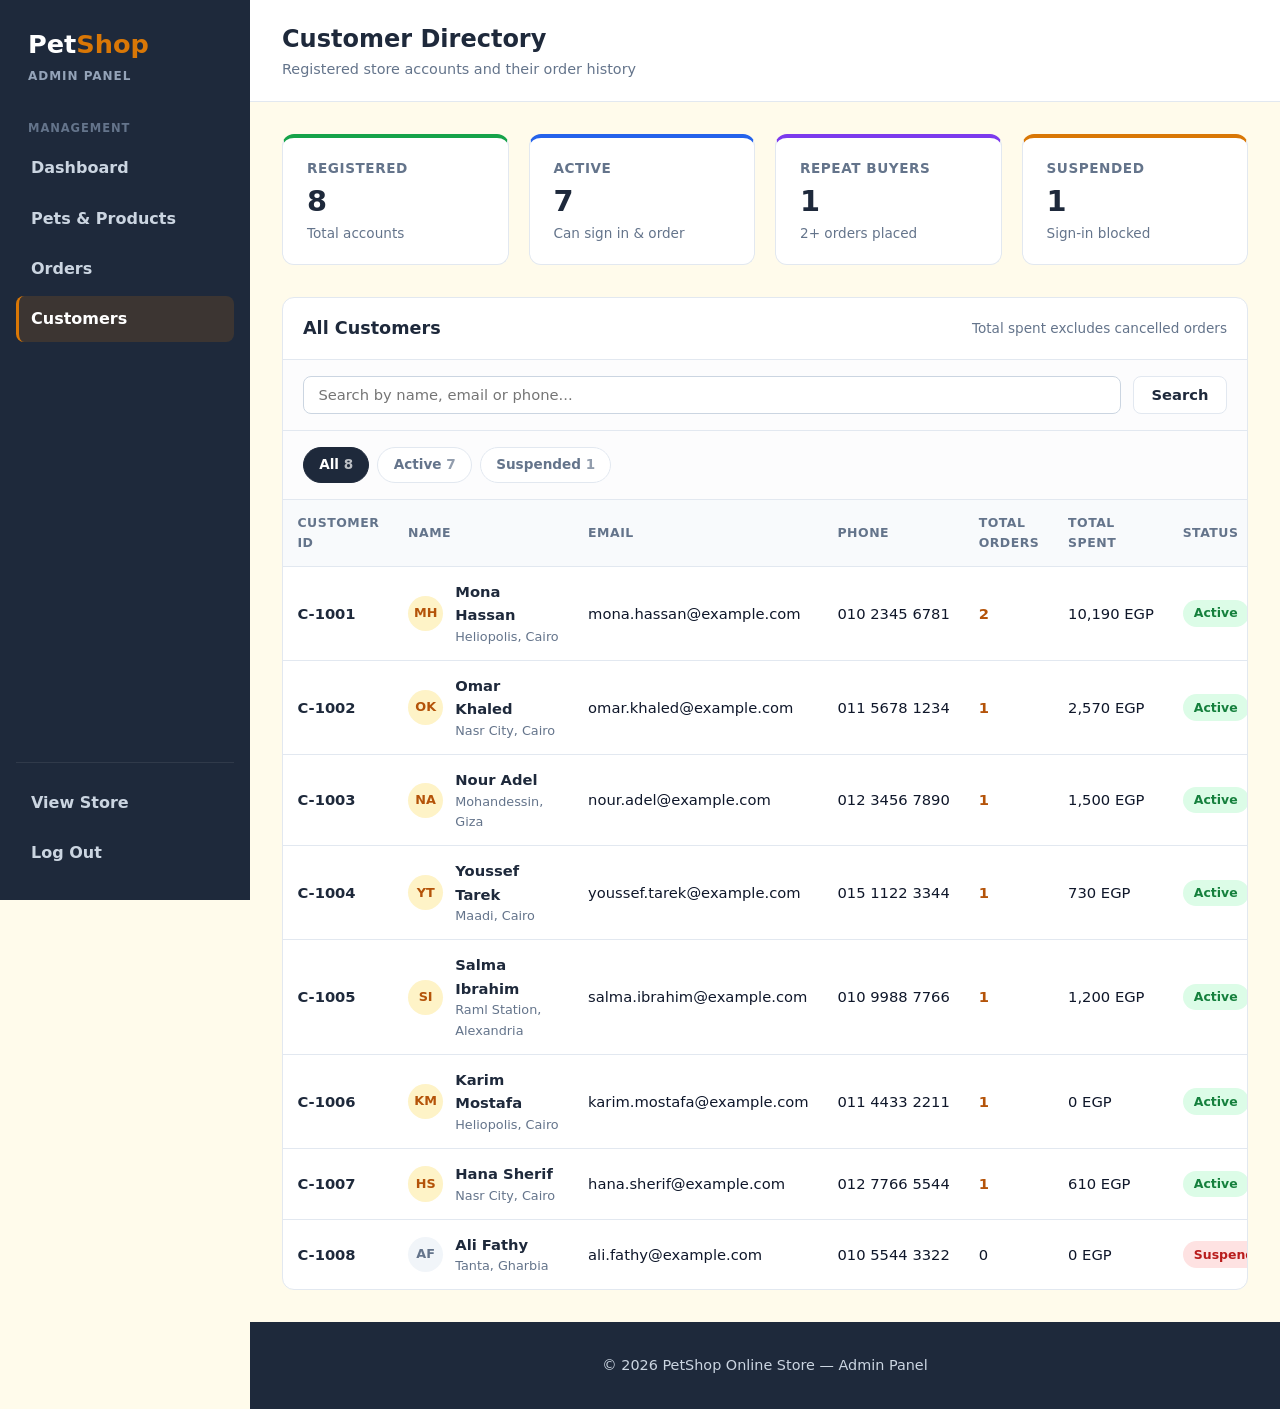
==== pages/admin-customers.html @ 4a761255 "Add admin section: login, dashboard, inventory, orders, customers Point the Admin nav links to the a" ====
<!DOCTYPE html>
<html lang="en">
<head>
  <meta charset="UTF-8">
  <meta name="viewport" content="width=device-width, initial-scale=1.0">
  <title>Manage Customers — PetShop Admin</title>
  <link rel="stylesheet" href="../css/style.css">
  <link rel="stylesheet" href="../css/admin.css">
</head>
<body>

  <div class="admin-layout">

    <!-- Admin Sidebar Navigation -->
    <aside class="admin-sidebar">
      <a href="admin-dashboard.html" class="logo">Pet<span>Shop</span></a>
      <span class="sidebar-tag">Admin Panel</span>

      <nav>
        <p class="sidebar-heading">Management</p>
        <ul class="sidebar-links">
          <li><a href="admin-dashboard.html">Dashboard</a></li>
          <li><a href="admin-inventory.html">Pets &amp; Products</a></li>
          <li><a href="admin-orders.html">Orders</a></li>
          <li><a href="admin-customers.html" class="active">Customers</a></li>
        </ul>
      </nav>

      <div class="sidebar-bottom">
        <ul class="sidebar-links">
          <li><a href="../index.html">View Store</a></li>
          <li><a href="admin-login.html">Log Out</a></li>
        </ul>
      </div>
    </aside>

    <!-- Main Content -->
    <main class="admin-main">
      <header class="admin-header">
        <div>
          <h1>Customer Directory</h1>
          <p>Registered store accounts and their order history</p>
        </div>
      </header>

      <div class="admin-content">

        <!-- Summary -->
        <section class="stats-grid compact" aria-label="Customer summary">
          <article class="stat-card customers">
            <span class="stat-label">Registered</span>
            <span class="stat-value">8</span>
            <span class="stat-note">Total accounts</span>
          </article>
          <article class="stat-card products">
            <span class="stat-label">Active</span>
            <span class="stat-value">7</span>
            <span class="stat-note">Can sign in &amp; order</span>
          </article>
          <article class="stat-card orders">
            <span class="stat-label">Repeat Buyers</span>
            <span class="stat-value">1</span>
            <span class="stat-note">2+ orders placed</span>
          </article>
          <article class="stat-card pets">
            <span class="stat-label">Suspended</span>
            <span class="stat-value">1</span>
            <span class="stat-note">Sign-in blocked</span>
          </article>
        </section>

        <!-- Customer Directory Table -->
        <section class="panel customers-panel">
          <div class="panel-header">
            <h2>All Customers</h2>
            <span class="panel-hint">Total spent excludes cancelled orders</span>
          </div>

          <form class="table-toolbar" action="#" method="get">
            <input type="search" name="q" placeholder="Search by name, email or phone..." aria-label="Search customers">
            <button type="submit" class="btn-secondary">Search</button>
          </form>

          <!-- Account filter: radio buttons + CSS :has(), no JavaScript -->
          <div class="filter-chips" role="radiogroup" aria-label="Filter customers by account status">
            <input type="radio" name="show" id="show-all" checked>
            <label for="show-all">All<span class="chip-count">8</span></label>

            <input type="radio" name="show" id="show-active">
            <label for="show-active">Active<span class="chip-count">7</span></label>

            <input type="radio" name="show" id="show-suspended">
            <label for="show-suspended">Suspended<span class="chip-count">1</span></label>
          </div>

          <div class="table-scroll">
            <table class="admin-table">
              <thead>
                <tr>
                  <th>Customer ID</th>
                  <th>Name</th>
                  <th>Email</th>
                  <th>Phone</th>
                  <th>Total Orders</th>
                  <th>Total Spent</th>
                  <th>Status</th>
                  <th>Actions</th>
                </tr>
              </thead>
              <tbody>
                <tr class="row-active">
                  <td class="cell-strong">C-1001</td>
                  <td>
                    <div class="customer-cell">
                      <span class="avatar-sm">MH</span>
                      <span><span class="cell-strong">Mona Hassan</span><span class="cell-sub">Heliopolis, Cairo</span></span>
                    </div>
                  </td>
                  <td>mona.hassan@example.com</td>
                  <td>010 2345 6781</td>
                  <td><a href="admin-orders.html" class="cell-link cell-strong">2</a></td>
                  <td>10,190 EGP</td>
                  <td><span class="status-badge status-active">Active</span></td>
                  <td>
                    <div class="row-actions">
                      <button type="button" class="btn-sm btn-delete">Suspend</button>
                    </div>
                  </td>
                </tr>

                <tr class="row-active">
                  <td class="cell-strong">C-1002</td>
                  <td>
                    <div class="customer-cell">
                      <span class="avatar-sm">OK</span>
                      <span><span class="cell-strong">Omar Khaled</span><span class="cell-sub">Nasr City, Cairo</span></span>
                    </div>
                  </td>
                  <td>omar.khaled@example.com</td>
                  <td>011 5678 1234</td>
                  <td><a href="admin-orders.html" class="cell-link cell-strong">1</a></td>
                  <td>2,570 EGP</td>
                  <td><span class="status-badge status-active">Active</span></td>
                  <td>
                    <div class="row-actions">
                      <button type="button" class="btn-sm btn-delete">Suspend</button>
                    </div>
                  </td>
                </tr>

                <tr class="row-active">
                  <td class="cell-strong">C-1003</td>
                  <td>
                    <div class="customer-cell">
                      <span class="avatar-sm">NA</span>
                      <span><span class="cell-strong">Nour Adel</span><span class="cell-sub">Mohandessin, Giza</span></span>
                    </div>
                  </td>
                  <td>nour.adel@example.com</td>
                  <td>012 3456 7890</td>
                  <td><a href="admin-orders.html" class="cell-link cell-strong">1</a></td>
                  <td>1,500 EGP</td>
                  <td><span class="status-badge status-active">Active</span></td>
                  <td>
                    <div class="row-actions">
                      <button type="button" class="btn-sm btn-delete">Suspend</button>
                    </div>
                  </td>
                </tr>

                <tr class="row-active">
                  <td class="cell-strong">C-1004</td>
                  <td>
                    <div class="customer-cell">
                      <span class="avatar-sm">YT</span>
                      <span><span class="cell-strong">Youssef Tarek</span><span class="cell-sub">Maadi, Cairo</span></span>
                    </div>
                  </td>
                  <td>youssef.tarek@example.com</td>
                  <td>015 1122 3344</td>
                  <td><a href="admin-orders.html" class="cell-link cell-strong">1</a></td>
                  <td>730 EGP</td>
                  <td><span class="status-badge status-active">Active</span></td>
                  <td>
                    <div class="row-actions">
                      <button type="button" class="btn-sm btn-delete">Suspend</button>
                    </div>
                  </td>
                </tr>

                <tr class="row-active">
                  <td class="cell-strong">C-1005</td>
                  <td>
                    <div class="customer-cell">
                      <span class="avatar-sm">SI</span>
                      <span><span class="cell-strong">Salma Ibrahim</span><span class="cell-sub">Raml Station, Alexandria</span></span>
                    </div>
                  </td>
                  <td>salma.ibrahim@example.com</td>
                  <td>010 9988 7766</td>
                  <td><a href="admin-orders.html" class="cell-link cell-strong">1</a></td>
                  <td>1,200 EGP</td>
                  <td><span class="status-badge status-active">Active</span></td>
                  <td>
                    <div class="row-actions">
                      <button type="button" class="btn-sm btn-delete">Suspend</button>
                    </div>
                  </td>
                </tr>

                <tr class="row-active">
                  <td class="cell-strong">C-1006</td>
                  <td>
                    <div class="customer-cell">
                      <span class="avatar-sm">KM</span>
                      <span><span class="cell-strong">Karim Mostafa</span><span class="cell-sub">Heliopolis, Cairo</span></span>
                    </div>
                  </td>
                  <td>karim.mostafa@example.com</td>
                  <td>011 4433 2211</td>
                  <td><a href="admin-orders.html" class="cell-link cell-strong">1</a></td>
                  <td>0 EGP</td>
                  <td><span class="status-badge status-active">Active</span></td>
                  <td>
                    <div class="row-actions">
                      <button type="button" class="btn-sm btn-delete">Suspend</button>
                    </div>
                  </td>
                </tr>

                <tr class="row-active">
                  <td class="cell-strong">C-1007</td>
                  <td>
                    <div class="customer-cell">
                      <span class="avatar-sm">HS</span>
                      <span><span class="cell-strong">Hana Sherif</span><span class="cell-sub">Nasr City, Cairo</span></span>
                    </div>
                  </td>
                  <td>hana.sherif@example.com</td>
                  <td>012 7766 5544</td>
                  <td><a href="admin-orders.html" class="cell-link cell-strong">1</a></td>
                  <td>610 EGP</td>
                  <td><span class="status-badge status-active">Active</span></td>
                  <td>
                    <div class="row-actions">
                      <button type="button" class="btn-sm btn-delete">Suspend</button>
                    </div>
                  </td>
                </tr>

                <tr class="row-suspended">
                  <td class="cell-strong">C-1008</td>
                  <td>
                    <div class="customer-cell">
                      <span class="avatar-sm">AF</span>
                      <span><span class="cell-strong">Ali Fathy</span><span class="cell-sub">Tanta, Gharbia</span></span>
                    </div>
                  </td>
                  <td>ali.fathy@example.com</td>
                  <td>010 5544 3322</td>
                  <td>0</td>
                  <td>0 EGP</td>
                  <td><span class="status-badge status-suspended">Suspended</span></td>
                  <td>
                    <div class="row-actions">
                      <button type="button" class="btn-sm btn-activate">Activate</button>
                    </div>
                  </td>
                </tr>
              </tbody>
            </table>
          </div>
        </section>

      </div>

      <footer>
        <p>&copy; 2026 PetShop Online Store — Admin Panel</p>
      </footer>
    </main>

  </div>

</body>
</html>
---- css/style.css ----
/* Universal Reset & Variables */
* {
  box-sizing: border-box;
  margin: 0;
  padding: 0;
}

:root {
  --primary: #d97706;       /* Warm Amber */
  --primary-dark: #b45309;
  --secondary: #1e293b;     /* Deep Slate */
  --bg: #fffbeb;            /* Soft Cream */
  --surface: #ffffff;
  --text: #0f172a;
  --muted: #64748b;
  --border: #e2e8f0;
  --success: #16a34a;
}

body {
  font-family: system-ui, -apple-system, sans-serif;
  background-color: var(--bg);
  color: var(--text);
  line-height: 1.6;
  display: flex;
  flex-direction: column;
  min-height: 100vh;
}

main {
  flex: 1;
}

/* Sticky Header & Flexbox Navbar */
.navbar {
  position: sticky;
  top: 0;
  z-index: 100;
  display: flex;
  justify-content: space-between;
  align-items: center;
  padding: 1rem 5%;
  background-color: var(--surface);
  border-bottom: 1px solid var(--border);
  box-shadow: 0 2px 8px rgba(0, 0, 0, 0.04);
}

.logo {
  font-size: 1.6rem;
  font-weight: 800;
  color: var(--secondary);
  text-decoration: none;
}

.logo span {
  color: var(--primary);
}

.nav-links {
  list-style: none;
  display: flex;
  align-items: center;
  gap: 1.5rem;
}

.nav-links a {
  text-decoration: none;
  color: var(--text);
  font-weight: 600;
  transition: color 0.2s ease;
}

.nav-links a:hover,
.nav-links a.active {
  color: var(--primary);
}

.btn-nav {
  padding: 0.5rem 1.1rem;
  background-color: var(--primary);
  color: #ffffff !important;
  border-radius: 6px;
}

.btn-nav:hover {
  background-color: var(--primary-dark);
}

/* Reusable Buttons */
.btn-primary,
.btn-secondary {
  display: inline-block;
  padding: 0.75rem 1.5rem;
  border-radius: 8px;
  text-decoration: none;
  font-weight: 600;
  border: none;
  cursor: pointer;
  transition: transform 0.2s ease, background-color 0.2s ease;
}

.btn-primary {
  background-color: var(--primary);
  color: #ffffff;
}

.btn-primary:hover {
  background-color: var(--primary-dark);
  transform: translateY(-2px);
}

.btn-secondary {
  background-color: var(--surface);
  color: var(--secondary);
  border: 1px solid var(--border);
}

.btn-secondary:hover {
  background-color: #f1f5f9;
  transform: translateY(-2px);
}

/* Hero Section */
.hero {
  background: linear-gradient(135deg, #1e293b, #334155);
  color: #ffffff;
  padding: 5rem 5%;
  text-align: center;
}

.hero-content {
  max-width: 720px;
  margin: 0 auto;
}

.hero h1 {
  font-size: 2.6rem;
  margin-bottom: 1rem;
}

.hero p {
  font-size: 1.15rem;
  margin-bottom: 2rem;
  color: #cbd5e1;
}

.hero-actions {
  display: flex;
  justify-content: center;
  gap: 1rem;
  flex-wrap: wrap;
}

/* Sections & CSS Grid Cards */
.section-container {
  max-width: 1200px;
  margin: 3.5rem auto;
  padding: 0 5%;
}

.section-header {
  display: flex;
  justify-content: space-between;
  align-items: center;
  margin-bottom: 1.75rem;
}

.section-header h2 {
  font-size: 1.8rem;
  color: var(--secondary);
}

.section-header a {
  color: var(--primary);
  text-decoration: none;
  font-weight: 600;
}

.grid-cards {
  display: grid;
  grid-template-columns: repeat(auto-fit, minmax(260px, 1fr));
  gap: 1.5rem;
}

.card {
  background: var(--surface);
  border-radius: 12px;
  border: 1px solid var(--border);
  overflow: hidden;
  display: flex;
  flex-direction: column;
  transition: transform 0.25s ease, box-shadow 0.25s ease;
}

.card:hover {
  transform: translateY(-5px);
  box-shadow: 0 12px 24px rgba(0, 0, 0, 0.08);
}

.card-img {
  width: 100%;
  height: 200px;
  object-fit: cover;
  background-color: #f1f5f9;
}

.card-body {
  padding: 1.25rem;
  display: flex;
  flex-direction: column;
  flex: 1;
}

.badge {
  display: inline-block;
  align-self: flex-start;
  padding: 0.2rem 0.6rem;
  font-size: 0.75rem;
  font-weight: 700;
  border-radius: 999px;
  background-color: #fef3c7;
  color: var(--primary-dark);
  margin-bottom: 0.5rem;
}

.card-body h3 {
  font-size: 1.2rem;
  margin-bottom: 0.4rem;
  color: var(--secondary);
}

.card-body p {
  color: var(--muted);
  font-size: 0.95rem;
  margin-bottom: 1rem;
  flex: 1;
}

.card-footer {
  display: flex;
  justify-content: space-between;
  align-items: center;
  padding-top: 0.75rem;
  border-top: 1px solid var(--border);
}

.price {
  font-size: 1.15rem;
  font-weight: 800;
  color: var(--secondary);
}

/* Footer */
footer {
  background-color: var(--secondary);
  color: #cbd5e1;
  text-align: center;
  padding: 2rem 5%;
  margin-top: auto;
}

footer p {
  font-size: 0.9rem;
}

/* Responsive Breakpoint */
@media (max-width: 768px) {
  .navbar {
    flex-direction: column;
    gap: 1rem;
  }
  .nav-links {
    flex-wrap: wrap;
    justify-content: center;
  }
  .hero h1 {
    font-size: 2rem;
  }
}
---- css/admin.css ----
/* =========================================================
   Admin Area Styles — Saif
   Relies on variables, buttons & footer from style.css
   ========================================================= */

/* ---------- Admin Login Page ---------- */
.admin-topbar {
  display: flex;
  justify-content: space-between;
  align-items: center;
  padding: 1rem 5%;
  background-color: var(--surface);
  border-bottom: 1px solid var(--border);
}

.admin-topbar .back-store {
  color: var(--muted);
  text-decoration: none;
  font-weight: 600;
  transition: color 0.2s ease;
}

.admin-topbar .back-store:hover {
  color: var(--primary);
}

.login-wrapper {
  display: flex;
  justify-content: center;
  align-items: center;
  padding: 4rem 5%;
}

.login-card {
  width: 100%;
  max-width: 420px;
  background: var(--surface);
  border: 1px solid var(--border);
  border-radius: 12px;
  padding: 2.25rem 2rem;
  box-shadow: 0 12px 24px rgba(0, 0, 0, 0.06);
}

.login-card .badge {
  margin-bottom: 0.75rem;
}

.login-card h1 {
  font-size: 1.6rem;
  color: var(--secondary);
  margin-bottom: 0.25rem;
}

.login-subtitle {
  color: var(--muted);
  font-size: 0.95rem;
  margin-bottom: 1.75rem;
}

.form-field {
  display: flex;
  flex-direction: column;
  gap: 0.4rem;
  margin-bottom: 1.25rem;
}

.form-field label {
  font-weight: 600;
  font-size: 0.9rem;
  color: var(--secondary);
}

.form-field input {
  padding: 0.75rem 1rem;
  border: 1px solid #cbd5e1;
  border-radius: 8px;
  font-size: 1rem;
  font-family: inherit;
  transition: border-color 0.2s ease, box-shadow 0.2s ease;
}

.form-field input:focus {
  outline: none;
  border-color: var(--primary);
  box-shadow: 0 0 0 3px rgba(217, 119, 6, 0.18);
}

/* Validation states — only after the user has interacted */
.form-field input:user-invalid {
  border-color: #dc2626;
}

.form-field input:user-valid {
  border-color: var(--success);
}

.field-hint {
  font-size: 0.8rem;
  color: var(--muted);
}

.login-options {
  display: flex;
  justify-content: space-between;
  align-items: center;
  margin-bottom: 1.5rem;
  font-size: 0.9rem;
}

.login-options label {
  display: flex;
  align-items: center;
  gap: 0.5rem;
  color: var(--muted);
  cursor: pointer;
}

.login-options a {
  color: var(--primary);
  text-decoration: none;
  font-weight: 600;
}

.login-card .btn-primary {
  width: 100%;
  font-size: 1rem;
  font-family: inherit;
}

.login-note {
  margin-top: 1.5rem;
  padding-top: 1rem;
  border-top: 1px solid var(--border);
  text-align: center;
  font-size: 0.85rem;
  color: var(--muted);
}

.login-note a {
  color: var(--primary);
  text-decoration: none;
  font-weight: 600;
}

@media (max-width: 480px) {
  .login-card {
    padding: 1.75rem 1.25rem;
  }
  .login-options {
    flex-direction: column;
    align-items: flex-start;
    gap: 0.5rem;
  }
}

/* =========================================================
   Admin Shell — shared by dashboard, inventory, orders, customers
   ========================================================= */
.admin-layout {
  flex: 1;
  display: grid;
  grid-template-columns: 250px 1fr;
  min-height: 100vh;
}

/* ---------- Sidebar ---------- */
.admin-sidebar {
  background-color: var(--secondary);
  color: #cbd5e1;
  padding: 1.5rem 1rem;
  display: flex;
  flex-direction: column;
  position: sticky;
  top: 0;
  height: 100vh;
}

.admin-sidebar .logo {
  color: #ffffff;
  padding: 0 0.75rem;
}

.sidebar-tag {
  display: block;
  padding: 0 0.75rem;
  margin: 0.15rem 0 2rem;
  font-size: 0.75rem;
  font-weight: 700;
  letter-spacing: 0.08em;
  text-transform: uppercase;
  color: #94a3b8;
}

.sidebar-heading {
  padding: 0 0.75rem;
  margin-bottom: 0.5rem;
  font-size: 0.72rem;
  font-weight: 700;
  letter-spacing: 0.08em;
  text-transform: uppercase;
  color: #64748b;
}

.sidebar-links {
  list-style: none;
  display: flex;
  flex-direction: column;
  gap: 0.25rem;
}

.sidebar-links a {
  display: block;
  padding: 0.65rem 0.75rem;
  border-radius: 8px;
  color: #cbd5e1;
  text-decoration: none;
  font-weight: 600;
  border-left: 3px solid transparent;
  transition: background-color 0.2s ease, color 0.2s ease;
}

.sidebar-links a:hover {
  background-color: rgba(255, 255, 255, 0.06);
  color: #ffffff;
}

.sidebar-links a.active {
  background-color: rgba(217, 119, 6, 0.16);
  border-left-color: var(--primary);
  color: #ffffff;
}

.sidebar-bottom {
  margin-top: auto;
  padding-top: 1rem;
  border-top: 1px solid rgba(255, 255, 255, 0.08);
}

/* ---------- Main Area ---------- */
.admin-main {
  display: flex;
  flex-direction: column;
  min-width: 0; /* lets wide tables scroll instead of stretching the grid */
}

.admin-header {
  display: flex;
  justify-content: space-between;
  align-items: center;
  gap: 1rem;
  padding: 1.25rem 2rem;
  background-color: var(--surface);
  border-bottom: 1px solid var(--border);
}

.admin-header h1 {
  font-size: 1.5rem;
  color: var(--secondary);
}

.admin-header p {
  color: var(--muted);
  font-size: 0.9rem;
}

.admin-user {
  display: flex;
  align-items: center;
  gap: 0.75rem;
  font-weight: 600;
  color: var(--secondary);
  white-space: nowrap;
}

.admin-avatar {
  display: grid;
  place-items: center;
  width: 2.4rem;
  height: 2.4rem;
  border-radius: 50%;
  background-color: var(--primary);
  color: #ffffff;
  font-weight: 800;
}

.admin-content {
  flex: 1;
  padding: 2rem;
  display: flex;
  flex-direction: column;
  gap: 2rem;
}

.admin-main footer {
  margin-top: 0;
}

/* ---------- Summary Stat Cards (CSS Grid) ---------- */
.stats-grid {
  display: grid;
  grid-template-columns: repeat(4, 1fr);
  gap: 1.25rem;
}

.stat-card {
  background: var(--surface);
  border: 1px solid var(--border);
  border-top: 4px solid var(--primary);
  border-radius: 12px;
  padding: 1.25rem 1.5rem;
  display: flex;
  flex-direction: column;
  gap: 0.25rem;
}

.stat-card.pets      { border-top-color: var(--primary); }
.stat-card.products  { border-top-color: #2563eb; }
.stat-card.orders    { border-top-color: #7c3aed; }
.stat-card.customers { border-top-color: var(--success); }

.stat-label {
  font-size: 0.85rem;
  font-weight: 700;
  color: var(--muted);
  text-transform: uppercase;
  letter-spacing: 0.04em;
}

.stat-value {
  font-size: 2.2rem;
  font-weight: 800;
  line-height: 1.2;
  color: var(--secondary);
}

.stat-note {
  font-size: 0.85rem;
  color: var(--muted);
}

/* ---------- Panels ---------- */
.dashboard-grid {
  display: grid;
  grid-template-columns: 2fr 1fr;
  gap: 1.5rem;
  align-items: start;
}

.panel {
  background: var(--surface);
  border: 1px solid var(--border);
  border-radius: 12px;
  overflow: hidden;
}

.panel-header {
  display: flex;
  flex-wrap: wrap;
  justify-content: space-between;
  align-items: center;
  gap: 0.25rem 1rem;
  padding: 1rem 1.25rem;
  border-bottom: 1px solid var(--border);
}

.panel-header h2 {
  font-size: 1.1rem;
  color: var(--secondary);
}

.panel-header a {
  color: var(--primary);
  text-decoration: none;
  font-weight: 600;
  font-size: 0.9rem;
}

.panel-body {
  padding: 1.25rem;
}

/* ---------- Admin Tables (reused on every admin page) ---------- */
.table-scroll {
  overflow-x: auto;
}

.admin-table {
  width: 100%;
  border-collapse: collapse;
  font-size: 0.92rem;
}

.admin-table th,
.admin-table td {
  padding: 0.8rem 1.25rem;
  text-align: left;
  border-bottom: 1px solid var(--border);
  white-space: nowrap;
}

.admin-table thead th {
  background-color: #f8fafc;
  color: var(--muted);
  font-size: 0.78rem;
  font-weight: 700;
  text-transform: uppercase;
  letter-spacing: 0.04em;
}

.admin-table tbody tr:last-child td {
  border-bottom: none;
}

.admin-table tbody tr:hover {
  background-color: #fffbeb;
}

.admin-table .cell-strong {
  font-weight: 700;
  color: var(--secondary);
}

/* ---------- Status Badges ---------- */
.status-badge {
  display: inline-block;
  padding: 0.2rem 0.7rem;
  border-radius: 999px;
  font-size: 0.78rem;
  font-weight: 700;
}

.status-pending    { background-color: #fef3c7; color: #b45309; }
.status-processing { background-color: #dbeafe; color: #1d4ed8; }
.status-shipped    { background-color: #ede9fe; color: #6d28d9; }
.status-delivered  { background-color: #dcfce7; color: #15803d; }
.status-cancelled  { background-color: #fee2e2; color: #b91c1c; }

/* ---------- Low Stock List ---------- */
.stock-list {
  list-style: none;
}

.stock-list li {
  display: flex;
  justify-content: space-between;
  align-items: center;
  gap: 0.75rem;
  padding: 0.75rem 0;
  border-bottom: 1px solid var(--border);
}

.stock-list li:first-child {
  padding-top: 0;
}

.stock-list li:last-child {
  border-bottom: none;
  padding-bottom: 0;
}

.stock-name {
  font-weight: 600;
  color: var(--secondary);
}

.stock-category {
  display: block;
  font-size: 0.8rem;
  color: var(--muted);
}

.stock-count {
  font-weight: 800;
  color: #b91c1c;
  white-space: nowrap;
}

.stock-count.warn {
  color: var(--primary-dark);
}

.side-stack {
  display: flex;
  flex-direction: column;
  gap: 1.5rem;
}

/* ---------- Quick Actions ---------- */
.quick-actions {
  display: grid;
  gap: 0.75rem;
}

.quick-actions a {
  text-align: center;
}

/* ---------- Responsive ---------- */
@media (max-width: 1100px) {
  .stats-grid {
    grid-template-columns: repeat(2, 1fr);
  }
  .dashboard-grid {
    grid-template-columns: 1fr;
  }
}

@media (max-width: 850px) {
  .admin-layout {
    grid-template-columns: 1fr;
  }
  .admin-sidebar {
    position: static;
    height: auto;
    padding: 1rem;
  }
  .sidebar-tag {
    margin-bottom: 1rem;
  }
  .sidebar-heading {
    display: none;
  }
  .sidebar-links {
    flex-direction: row;
    flex-wrap: wrap;
  }
  .sidebar-links a {
    border-left: none;
    border-bottom: 3px solid transparent;
  }
  .sidebar-links a.active {
    border-bottom-color: var(--primary);
  }
  .sidebar-bottom {
    margin-top: 0.75rem;
  }
  .admin-header,
  .admin-content {
    padding-left: 1rem;
    padding-right: 1rem;
  }
}

@media (max-width: 520px) {
  .stats-grid {
    grid-template-columns: 1fr;
  }
  .admin-header {
    flex-direction: column;
    align-items: flex-start;
  }
}

/* =========================================================
   Inventory Page — table tools, toggles, add/edit form
   ========================================================= */

/* ---------- Header action button ---------- */
.admin-header .btn-primary {
  white-space: nowrap;
  font-family: inherit;
}

/* ---------- Table toolbar (search + filter) ---------- */
.table-toolbar {
  display: flex;
  flex-wrap: wrap;
  gap: 0.75rem;
  padding: 1rem 1.25rem;
  border-bottom: 1px solid var(--border);
  background-color: #fcfcfd;
}

.table-toolbar input,
.table-toolbar select {
  padding: 0.6rem 0.9rem;
  border: 1px solid #cbd5e1;
  border-radius: 8px;
  font-size: 0.92rem;
  font-family: inherit;
  background-color: var(--surface);
}

.table-toolbar input[type="search"] {
  flex: 1;
  min-width: 200px;
}

.table-toolbar .btn-secondary {
  padding: 0.6rem 1.1rem;
  font-family: inherit;
  font-size: 0.92rem;
}

/* ---------- Item cell with thumbnail ---------- */
.item-cell {
  display: flex;
  align-items: center;
  gap: 0.75rem;
}

.table-thumb {
  width: 48px;
  height: 48px;
  object-fit: cover;
  border-radius: 8px;
  border: 1px solid var(--border);
  flex-shrink: 0;
}

.item-sku {
  display: block;
  font-size: 0.78rem;
  color: var(--muted);
  font-weight: 400;
}

.stock-low {
  color: #b91c1c;
  font-weight: 700;
}

/* ---------- Availability toggle switch (pure CSS) ---------- */
.switch {
  position: relative;
  display: inline-flex;
  align-items: center;
  gap: 0.6rem;
  cursor: pointer;
  font-size: 0.85rem;
  font-weight: 600;
  color: var(--muted);
}

.switch input {
  position: absolute;
  opacity: 0;
  width: 1px;
  height: 1px;
}

.slider {
  position: relative;
  width: 40px;
  height: 22px;
  border-radius: 999px;
  background-color: #cbd5e1;
  transition: background-color 0.2s ease;
  flex-shrink: 0;
}

.slider::after {
  content: "";
  position: absolute;
  top: 3px;
  left: 3px;
  width: 16px;
  height: 16px;
  border-radius: 50%;
  background-color: #ffffff;
  box-shadow: 0 1px 3px rgba(0, 0, 0, 0.2);
  transition: transform 0.2s ease;
}

.switch input:checked + .slider {
  background-color: var(--success);
}

.switch input:checked + .slider::after {
  transform: translateX(18px);
}

.switch input:focus-visible + .slider {
  outline: 3px solid rgba(217, 119, 6, 0.4);
  outline-offset: 2px;
}

/* Label text changes with the toggle state */
.switch .on-text  { display: none; color: var(--success); }
.switch .off-text { display: inline; }
.switch input:checked ~ .on-text  { display: inline; }
.switch input:checked ~ .off-text { display: none; }

/* ---------- Row action buttons ---------- */
.row-actions {
  display: flex;
  gap: 0.5rem;
}

.btn-sm {
  display: inline-block;
  padding: 0.4rem 0.85rem;
  border-radius: 6px;
  font-size: 0.82rem;
  font-weight: 600;
  font-family: inherit;
  text-decoration: none;
  cursor: pointer;
  border: 1px solid var(--border);
  background-color: var(--surface);
  color: var(--secondary);
  transition: background-color 0.2s ease, color 0.2s ease, border-color 0.2s ease;
}

.btn-sm:hover {
  background-color: #f1f5f9;
}

.btn-edit:hover {
  border-color: var(--primary);
  color: var(--primary-dark);
  background-color: #fffbeb;
}

.btn-delete {
  color: #b91c1c;
}

.btn-delete:hover {
  border-color: #fca5a5;
  background-color: #fee2e2;
}

/* ---------- Add / Edit Item Form ---------- */
.panel:target {
  border-color: var(--primary);
  box-shadow: 0 0 0 4px rgba(217, 119, 6, 0.15);
}

.panel-header .panel-hint {
  font-size: 0.85rem;
  color: var(--muted);
}

.form-grid {
  display: grid;
  grid-template-columns: repeat(2, 1fr);
  gap: 0 1.5rem;
}

.form-grid .span-2 {
  grid-column: 1 / -1;
}

.form-field select,
.form-field textarea {
  padding: 0.75rem 1rem;
  border: 1px solid #cbd5e1;
  border-radius: 8px;
  font-size: 1rem;
  font-family: inherit;
  background-color: var(--surface);
  transition: border-color 0.2s ease, box-shadow 0.2s ease;
}

.form-field textarea {
  resize: vertical;
  min-height: 110px;
}

.form-field select:focus,
.form-field textarea:focus {
  outline: none;
  border-color: var(--primary);
  box-shadow: 0 0 0 3px rgba(217, 119, 6, 0.18);
}

.form-field select:user-invalid,
.form-field textarea:user-invalid {
  border-color: #dc2626;
}

.form-field select:user-valid,
.form-field textarea:user-valid {
  border-color: var(--success);
}

.form-field .required {
  color: #dc2626;
}

/* File upload box */
.form-field input[type="file"] {
  padding: 0.9rem 1rem;
  border: 2px dashed #cbd5e1;
  background-color: #f8fafc;
  cursor: pointer;
}

.form-field input[type="file"]::file-selector-button {
  margin-right: 1rem;
  padding: 0.45rem 1rem;
  border: none;
  border-radius: 6px;
  background-color: var(--secondary);
  color: #ffffff;
  font-family: inherit;
  font-weight: 600;
  cursor: pointer;
}

.form-actions {
  display: flex;
  flex-wrap: wrap;
  gap: 0.75rem;
  padding-top: 1.25rem;
  border-top: 1px solid var(--border);
}

.form-actions .btn-primary,
.form-actions .btn-secondary {
  font-family: inherit;
  font-size: 0.95rem;
}

@media (max-width: 700px) {
  .form-grid {
    grid-template-columns: 1fr;
  }
}

/* =========================================================
   Orders Page — status filter chips, status dropdowns
   ========================================================= */

/* ---------- Pure-CSS status filter (radio chips + :has) ---------- */
.filter-chips {
  display: flex;
  flex-wrap: wrap;
  gap: 0.5rem;
  padding: 1rem 1.25rem;
  border-bottom: 1px solid var(--border);
  background-color: #fcfcfd;
}

.filter-chips input {
  position: absolute;
  opacity: 0;
  width: 1px;
  height: 1px;
}

.filter-chips label {
  padding: 0.4rem 0.95rem;
  border: 1px solid var(--border);
  border-radius: 999px;
  background-color: var(--surface);
  font-size: 0.85rem;
  font-weight: 600;
  color: var(--muted);
  cursor: pointer;
  transition: background-color 0.2s ease, color 0.2s ease, border-color 0.2s ease;
}

.filter-chips label:hover {
  border-color: var(--primary);
  color: var(--primary-dark);
}

.filter-chips input:checked + label {
  background-color: var(--secondary);
  border-color: var(--secondary);
  color: #ffffff;
}

.filter-chips input:focus-visible + label {
  outline: 3px solid rgba(217, 119, 6, 0.4);
  outline-offset: 2px;
}

.chip-count {
  margin-left: 0.3rem;
  opacity: 0.7;
}

/* Hide rows that don't match the checked chip */
.orders-panel:has(#show-pending:checked)    tbody tr:not(.row-pending),
.orders-panel:has(#show-processing:checked) tbody tr:not(.row-processing),
.orders-panel:has(#show-shipped:checked)    tbody tr:not(.row-shipped),
.orders-panel:has(#show-delivered:checked)  tbody tr:not(.row-delivered),
.orders-panel:has(#show-cancelled:checked)  tbody tr:not(.row-cancelled) {
  display: none;
}

/* ---------- Table cells that need to wrap ---------- */
.admin-table td.cell-wrap {
  white-space: normal;
  min-width: 210px;
  vertical-align: top;
}

.admin-table td {
  vertical-align: top;
}

.cell-sub {
  display: block;
  font-size: 0.8rem;
  color: var(--muted);
}

.items-list {
  list-style: none;
  font-size: 0.88rem;
}

.items-list li + li {
  margin-top: 0.2rem;
}

.qty {
  color: var(--muted);
  font-weight: 600;
}

.payment-tag {
  display: inline-block;
  padding: 0.15rem 0.55rem;
  border-radius: 6px;
  font-size: 0.78rem;
  font-weight: 600;
  background-color: #f1f5f9;
  color: var(--secondary);
}

/* ---------- Status dropdown (colour follows selected option) ---------- */
.status-select {
  padding: 0.4rem 0.6rem;
  border: 1px solid var(--border);
  border-radius: 999px;
  font-family: inherit;
  font-size: 0.82rem;
  font-weight: 700;
  cursor: pointer;
  background-color: #f8fafc;
  color: var(--secondary);
}

.status-select:focus-visible {
  outline: 3px solid rgba(217, 119, 6, 0.4);
  outline-offset: 2px;
}

.status-select:has(option[value="pending"]:checked)    { background-color: #fef3c7; color: #b45309; border-color: #fde68a; }
.status-select:has(option[value="processing"]:checked) { background-color: #dbeafe; color: #1d4ed8; border-color: #bfdbfe; }
.status-select:has(option[value="shipped"]:checked)    { background-color: #ede9fe; color: #6d28d9; border-color: #ddd6fe; }
.status-select:has(option[value="delivered"]:checked)  { background-color: #dcfce7; color: #15803d; border-color: #bbf7d0; }
.status-select:has(option[value="cancelled"]:checked)  { background-color: #fee2e2; color: #b91c1c; border-color: #fecaca; }

.status-select option {
  background-color: #ffffff;
  color: var(--text);
}

/* ---------- Table footer with save button ---------- */
.table-footer {
  display: flex;
  flex-wrap: wrap;
  justify-content: space-between;
  align-items: center;
  gap: 0.75rem;
  padding: 1rem 1.25rem;
  border-top: 1px solid var(--border);
  background-color: #fcfcfd;
}

.table-footer p {
  font-size: 0.85rem;
  color: var(--muted);
}

.table-footer .btn-primary,
.table-footer .btn-secondary {
  font-family: inherit;
  font-size: 0.92rem;
  padding: 0.6rem 1.25rem;
}

/* =========================================================
   Customers Page — directory table, account status
   ========================================================= */

/* Account status badges (pair with .status-badge) */
.status-active    { background-color: #dcfce7; color: #15803d; }
.status-suspended { background-color: #fee2e2; color: #b91c1c; }

/* Pure-CSS account filter (same chip pattern as the orders page) */
.customers-panel:has(#show-active:checked)    tbody tr:not(.row-active),
.customers-panel:has(#show-suspended:checked) tbody tr:not(.row-suspended) {
  display: none;
}

/* Name cell with initials avatar */
.customer-cell {
  display: flex;
  align-items: center;
  gap: 0.75rem;
}

.avatar-sm {
  display: grid;
  place-items: center;
  width: 2.2rem;
  height: 2.2rem;
  border-radius: 50%;
  background-color: #fef3c7;
  color: var(--primary-dark);
  font-size: 0.8rem;
  font-weight: 800;
  flex-shrink: 0;
}

.row-suspended .avatar-sm {
  background-color: #f1f5f9;
  color: var(--muted);
}

.admin-table a.cell-link {
  color: var(--primary-dark);
  text-decoration: none;
}

.admin-table a.cell-link:hover {
  text-decoration: underline;
}

.btn-activate {
  color: var(--success);
}

.btn-activate:hover {
  border-color: #86efac;
  background-color: #dcfce7;
}

/* Smaller stat cards for page-level summaries */
.stats-grid.compact .stat-value {
  font-size: 1.8rem;
}

/* Customers table: tighter cells so 8 columns fit a laptop screen */
.customers-panel .admin-table th,
.customers-panel .admin-table td {
  padding-left: 0.9rem;
  padding-right: 0.9rem;
  vertical-align: middle;
}

.customers-panel .admin-table td:has(.customer-cell) {
  white-space: normal;
  min-width: 180px;
}

.customers-panel .admin-table thead th {
  white-space: normal;
}
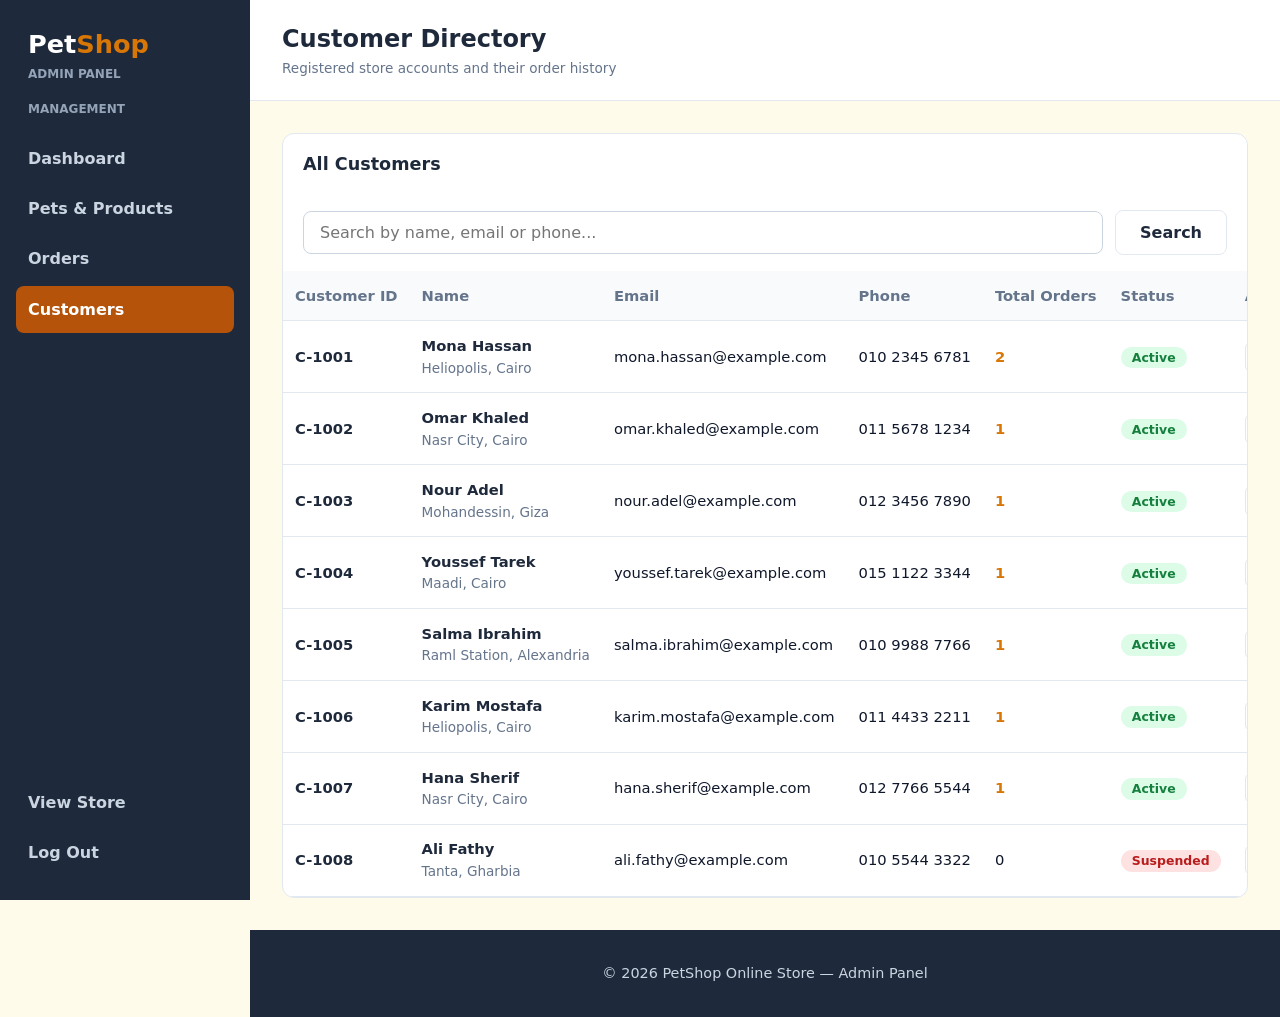
==== commit b48ac952: "Simplify admin pages and stylesheet" ====
--- a/pages/admin-customers.html
+++ b/pages/admin-customers.html
@@ -45,53 +45,16 @@
 
       <div class="admin-content">
 
-        <!-- Summary -->
-        <section class="stats-grid compact" aria-label="Customer summary">
-          <article class="stat-card customers">
-            <span class="stat-label">Registered</span>
-            <span class="stat-value">8</span>
-            <span class="stat-note">Total accounts</span>
-          </article>
-          <article class="stat-card products">
-            <span class="stat-label">Active</span>
-            <span class="stat-value">7</span>
-            <span class="stat-note">Can sign in &amp; order</span>
-          </article>
-          <article class="stat-card orders">
-            <span class="stat-label">Repeat Buyers</span>
-            <span class="stat-value">1</span>
-            <span class="stat-note">2+ orders placed</span>
-          </article>
-          <article class="stat-card pets">
-            <span class="stat-label">Suspended</span>
-            <span class="stat-value">1</span>
-            <span class="stat-note">Sign-in blocked</span>
-          </article>
-        </section>
-
         <!-- Customer Directory Table -->
-        <section class="panel customers-panel">
+        <section class="panel">
           <div class="panel-header">
             <h2>All Customers</h2>
-            <span class="panel-hint">Total spent excludes cancelled orders</span>
           </div>
 
           <form class="table-toolbar" action="#" method="get">
             <input type="search" name="q" placeholder="Search by name, email or phone..." aria-label="Search customers">
             <button type="submit" class="btn-secondary">Search</button>
           </form>
-
-          <!-- Account filter: radio buttons + CSS :has(), no JavaScript -->
-          <div class="filter-chips" role="radiogroup" aria-label="Filter customers by account status">
-            <input type="radio" name="show" id="show-all" checked>
-            <label for="show-all">All<span class="chip-count">8</span></label>
-
-            <input type="radio" name="show" id="show-active">
-            <label for="show-active">Active<span class="chip-count">7</span></label>
-
-            <input type="radio" name="show" id="show-suspended">
-            <label for="show-suspended">Suspended<span class="chip-count">1</span></label>
-          </div>
 
           <div class="table-scroll">
             <table class="admin-table">
@@ -102,164 +65,131 @@
                   <th>Email</th>
                   <th>Phone</th>
                   <th>Total Orders</th>
-                  <th>Total Spent</th>
                   <th>Status</th>
                   <th>Actions</th>
                 </tr>
               </thead>
               <tbody>
-                <tr class="row-active">
+                <tr>
                   <td class="cell-strong">C-1001</td>
                   <td>
-                    <div class="customer-cell">
-                      <span class="avatar-sm">MH</span>
-                      <span><span class="cell-strong">Mona Hassan</span><span class="cell-sub">Heliopolis, Cairo</span></span>
-                    </div>
+                    <span class="cell-strong">Mona Hassan</span><span class="cell-sub">Heliopolis, Cairo</span>
                   </td>
                   <td>mona.hassan@example.com</td>
                   <td>010 2345 6781</td>
-                  <td><a href="admin-orders.html" class="cell-link cell-strong">2</a></td>
-                  <td>10,190 EGP</td>
-                  <td><span class="status-badge status-active">Active</span></td>
-                  <td>
-                    <div class="row-actions">
-                      <button type="button" class="btn-sm btn-delete">Suspend</button>
-                    </div>
-                  </td>
-                </tr>
-
-                <tr class="row-active">
+                  <td><a href="admin-orders.html" class="cell-link">2</a></td>
+                  <td><span class="status-badge status-active">Active</span></td>
+                  <td>
+                    <div class="row-actions">
+                      <button type="button" class="btn-sm btn-delete">Suspend</button>
+                    </div>
+                  </td>
+                </tr>
+
+                <tr>
                   <td class="cell-strong">C-1002</td>
                   <td>
-                    <div class="customer-cell">
-                      <span class="avatar-sm">OK</span>
-                      <span><span class="cell-strong">Omar Khaled</span><span class="cell-sub">Nasr City, Cairo</span></span>
-                    </div>
+                    <span class="cell-strong">Omar Khaled</span><span class="cell-sub">Nasr City, Cairo</span>
                   </td>
                   <td>omar.khaled@example.com</td>
                   <td>011 5678 1234</td>
-                  <td><a href="admin-orders.html" class="cell-link cell-strong">1</a></td>
-                  <td>2,570 EGP</td>
-                  <td><span class="status-badge status-active">Active</span></td>
-                  <td>
-                    <div class="row-actions">
-                      <button type="button" class="btn-sm btn-delete">Suspend</button>
-                    </div>
-                  </td>
-                </tr>
-
-                <tr class="row-active">
+                  <td><a href="admin-orders.html" class="cell-link">1</a></td>
+                  <td><span class="status-badge status-active">Active</span></td>
+                  <td>
+                    <div class="row-actions">
+                      <button type="button" class="btn-sm btn-delete">Suspend</button>
+                    </div>
+                  </td>
+                </tr>
+
+                <tr>
                   <td class="cell-strong">C-1003</td>
                   <td>
-                    <div class="customer-cell">
-                      <span class="avatar-sm">NA</span>
-                      <span><span class="cell-strong">Nour Adel</span><span class="cell-sub">Mohandessin, Giza</span></span>
-                    </div>
+                    <span class="cell-strong">Nour Adel</span><span class="cell-sub">Mohandessin, Giza</span>
                   </td>
                   <td>nour.adel@example.com</td>
                   <td>012 3456 7890</td>
-                  <td><a href="admin-orders.html" class="cell-link cell-strong">1</a></td>
-                  <td>1,500 EGP</td>
-                  <td><span class="status-badge status-active">Active</span></td>
-                  <td>
-                    <div class="row-actions">
-                      <button type="button" class="btn-sm btn-delete">Suspend</button>
-                    </div>
-                  </td>
-                </tr>
-
-                <tr class="row-active">
+                  <td><a href="admin-orders.html" class="cell-link">1</a></td>
+                  <td><span class="status-badge status-active">Active</span></td>
+                  <td>
+                    <div class="row-actions">
+                      <button type="button" class="btn-sm btn-delete">Suspend</button>
+                    </div>
+                  </td>
+                </tr>
+
+                <tr>
                   <td class="cell-strong">C-1004</td>
                   <td>
-                    <div class="customer-cell">
-                      <span class="avatar-sm">YT</span>
-                      <span><span class="cell-strong">Youssef Tarek</span><span class="cell-sub">Maadi, Cairo</span></span>
-                    </div>
+                    <span class="cell-strong">Youssef Tarek</span><span class="cell-sub">Maadi, Cairo</span>
                   </td>
                   <td>youssef.tarek@example.com</td>
                   <td>015 1122 3344</td>
-                  <td><a href="admin-orders.html" class="cell-link cell-strong">1</a></td>
-                  <td>730 EGP</td>
-                  <td><span class="status-badge status-active">Active</span></td>
-                  <td>
-                    <div class="row-actions">
-                      <button type="button" class="btn-sm btn-delete">Suspend</button>
-                    </div>
-                  </td>
-                </tr>
-
-                <tr class="row-active">
+                  <td><a href="admin-orders.html" class="cell-link">1</a></td>
+                  <td><span class="status-badge status-active">Active</span></td>
+                  <td>
+                    <div class="row-actions">
+                      <button type="button" class="btn-sm btn-delete">Suspend</button>
+                    </div>
+                  </td>
+                </tr>
+
+                <tr>
                   <td class="cell-strong">C-1005</td>
                   <td>
-                    <div class="customer-cell">
-                      <span class="avatar-sm">SI</span>
-                      <span><span class="cell-strong">Salma Ibrahim</span><span class="cell-sub">Raml Station, Alexandria</span></span>
-                    </div>
+                    <span class="cell-strong">Salma Ibrahim</span><span class="cell-sub">Raml Station, Alexandria</span>
                   </td>
                   <td>salma.ibrahim@example.com</td>
                   <td>010 9988 7766</td>
-                  <td><a href="admin-orders.html" class="cell-link cell-strong">1</a></td>
-                  <td>1,200 EGP</td>
-                  <td><span class="status-badge status-active">Active</span></td>
-                  <td>
-                    <div class="row-actions">
-                      <button type="button" class="btn-sm btn-delete">Suspend</button>
-                    </div>
-                  </td>
-                </tr>
-
-                <tr class="row-active">
+                  <td><a href="admin-orders.html" class="cell-link">1</a></td>
+                  <td><span class="status-badge status-active">Active</span></td>
+                  <td>
+                    <div class="row-actions">
+                      <button type="button" class="btn-sm btn-delete">Suspend</button>
+                    </div>
+                  </td>
+                </tr>
+
+                <tr>
                   <td class="cell-strong">C-1006</td>
                   <td>
-                    <div class="customer-cell">
-                      <span class="avatar-sm">KM</span>
-                      <span><span class="cell-strong">Karim Mostafa</span><span class="cell-sub">Heliopolis, Cairo</span></span>
-                    </div>
+                    <span class="cell-strong">Karim Mostafa</span><span class="cell-sub">Heliopolis, Cairo</span>
                   </td>
                   <td>karim.mostafa@example.com</td>
                   <td>011 4433 2211</td>
-                  <td><a href="admin-orders.html" class="cell-link cell-strong">1</a></td>
-                  <td>0 EGP</td>
-                  <td><span class="status-badge status-active">Active</span></td>
-                  <td>
-                    <div class="row-actions">
-                      <button type="button" class="btn-sm btn-delete">Suspend</button>
-                    </div>
-                  </td>
-                </tr>
-
-                <tr class="row-active">
+                  <td><a href="admin-orders.html" class="cell-link">1</a></td>
+                  <td><span class="status-badge status-active">Active</span></td>
+                  <td>
+                    <div class="row-actions">
+                      <button type="button" class="btn-sm btn-delete">Suspend</button>
+                    </div>
+                  </td>
+                </tr>
+
+                <tr>
                   <td class="cell-strong">C-1007</td>
                   <td>
-                    <div class="customer-cell">
-                      <span class="avatar-sm">HS</span>
-                      <span><span class="cell-strong">Hana Sherif</span><span class="cell-sub">Nasr City, Cairo</span></span>
-                    </div>
+                    <span class="cell-strong">Hana Sherif</span><span class="cell-sub">Nasr City, Cairo</span>
                   </td>
                   <td>hana.sherif@example.com</td>
                   <td>012 7766 5544</td>
-                  <td><a href="admin-orders.html" class="cell-link cell-strong">1</a></td>
-                  <td>610 EGP</td>
-                  <td><span class="status-badge status-active">Active</span></td>
-                  <td>
-                    <div class="row-actions">
-                      <button type="button" class="btn-sm btn-delete">Suspend</button>
-                    </div>
-                  </td>
-                </tr>
-
-                <tr class="row-suspended">
+                  <td><a href="admin-orders.html" class="cell-link">1</a></td>
+                  <td><span class="status-badge status-active">Active</span></td>
+                  <td>
+                    <div class="row-actions">
+                      <button type="button" class="btn-sm btn-delete">Suspend</button>
+                    </div>
+                  </td>
+                </tr>
+
+                <tr>
                   <td class="cell-strong">C-1008</td>
                   <td>
-                    <div class="customer-cell">
-                      <span class="avatar-sm">AF</span>
-                      <span><span class="cell-strong">Ali Fathy</span><span class="cell-sub">Tanta, Gharbia</span></span>
-                    </div>
+                    <span class="cell-strong">Ali Fathy</span><span class="cell-sub">Tanta, Gharbia</span>
                   </td>
                   <td>ali.fathy@example.com</td>
                   <td>010 5544 3322</td>
                   <td>0</td>
-                  <td>0 EGP</td>
                   <td><span class="status-badge status-suspended">Suspended</span></td>
                   <td>
                     <div class="row-actions">
--- a/css/admin.css
+++ b/css/admin.css
@@ -1,9 +1,9 @@
-/* =========================================================
-   Admin Area Styles — Saif
-   Relies on variables, buttons & footer from style.css
-   ========================================================= */
-
-/* ---------- Admin Login Page ---------- */
+button {
+  font-family: inherit;
+  font-size: 1rem;
+}
+
+/* Login page */
 .admin-topbar {
   display: flex;
   justify-content: space-between;
@@ -13,15 +13,14 @@
   border-bottom: 1px solid var(--border);
 }
 
-.admin-topbar .back-store {
-  color: var(--muted);
+.back-store,
+.login-options a,
+.login-note a,
+.panel-header a,
+.cell-link {
+  color: var(--primary);
   text-decoration: none;
   font-weight: 600;
-  transition: color 0.2s ease;
-}
-
-.admin-topbar .back-store:hover {
-  color: var(--primary);
 }
 
 .login-wrapper {
@@ -34,145 +33,57 @@
 .login-card {
   width: 100%;
   max-width: 420px;
+  padding: 2rem;
   background: var(--surface);
   border: 1px solid var(--border);
   border-radius: 12px;
-  padding: 2.25rem 2rem;
-  box-shadow: 0 12px 24px rgba(0, 0, 0, 0.06);
-}
-
-.login-card .badge {
-  margin-bottom: 0.75rem;
 }
 
 .login-card h1 {
   font-size: 1.6rem;
   color: var(--secondary);
-  margin-bottom: 0.25rem;
 }
 
 .login-subtitle {
   color: var(--muted);
-  font-size: 0.95rem;
-  margin-bottom: 1.75rem;
-}
-
-.form-field {
-  display: flex;
-  flex-direction: column;
-  gap: 0.4rem;
-  margin-bottom: 1.25rem;
-}
-
-.form-field label {
-  font-weight: 600;
-  font-size: 0.9rem;
-  color: var(--secondary);
-}
-
-.form-field input {
-  padding: 0.75rem 1rem;
-  border: 1px solid #cbd5e1;
-  border-radius: 8px;
-  font-size: 1rem;
-  font-family: inherit;
-  transition: border-color 0.2s ease, box-shadow 0.2s ease;
-}
-
-.form-field input:focus {
-  outline: none;
-  border-color: var(--primary);
-  box-shadow: 0 0 0 3px rgba(217, 119, 6, 0.18);
-}
-
-/* Validation states — only after the user has interacted */
-.form-field input:user-invalid {
-  border-color: #dc2626;
-}
-
-.form-field input:user-valid {
-  border-color: var(--success);
-}
-
-.field-hint {
-  font-size: 0.8rem;
-  color: var(--muted);
+  margin-bottom: 1.5rem;
 }
 
 .login-options {
   display: flex;
+  flex-wrap: wrap;
   justify-content: space-between;
-  align-items: center;
+  gap: 0.5rem;
   margin-bottom: 1.5rem;
   font-size: 0.9rem;
 }
 
-.login-options label {
-  display: flex;
-  align-items: center;
-  gap: 0.5rem;
-  color: var(--muted);
-  cursor: pointer;
-}
-
-.login-options a {
-  color: var(--primary);
-  text-decoration: none;
-  font-weight: 600;
-}
-
 .login-card .btn-primary {
   width: 100%;
-  font-size: 1rem;
-  font-family: inherit;
 }
 
 .login-note {
   margin-top: 1.5rem;
-  padding-top: 1rem;
-  border-top: 1px solid var(--border);
   text-align: center;
   font-size: 0.85rem;
   color: var(--muted);
 }
 
-.login-note a {
-  color: var(--primary);
-  text-decoration: none;
-  font-weight: 600;
-}
-
-@media (max-width: 480px) {
-  .login-card {
-    padding: 1.75rem 1.25rem;
-  }
-  .login-options {
-    flex-direction: column;
-    align-items: flex-start;
-    gap: 0.5rem;
-  }
-}
-
-/* =========================================================
-   Admin Shell — shared by dashboard, inventory, orders, customers
-   ========================================================= */
+/* Page layout and sidebar */
 .admin-layout {
-  flex: 1;
   display: grid;
   grid-template-columns: 250px 1fr;
   min-height: 100vh;
 }
 
-/* ---------- Sidebar ---------- */
 .admin-sidebar {
-  background-color: var(--secondary);
-  color: #cbd5e1;
-  padding: 1.5rem 1rem;
-  display: flex;
-  flex-direction: column;
   position: sticky;
   top: 0;
   height: 100vh;
+  display: flex;
+  flex-direction: column;
+  padding: 1.5rem 1rem;
+  background-color: var(--secondary);
 }
 
 .admin-sidebar .logo {
@@ -180,25 +91,14 @@
   padding: 0 0.75rem;
 }
 
-.sidebar-tag {
-  display: block;
+.sidebar-tag,
+.sidebar-heading {
   padding: 0 0.75rem;
-  margin: 0.15rem 0 2rem;
+  margin-bottom: 1rem;
   font-size: 0.75rem;
   font-weight: 700;
-  letter-spacing: 0.08em;
   text-transform: uppercase;
   color: #94a3b8;
-}
-
-.sidebar-heading {
-  padding: 0 0.75rem;
-  margin-bottom: 0.5rem;
-  font-size: 0.72rem;
-  font-weight: 700;
-  letter-spacing: 0.08em;
-  text-transform: uppercase;
-  color: #64748b;
 }
 
 .sidebar-links {
@@ -215,36 +115,28 @@
   color: #cbd5e1;
   text-decoration: none;
   font-weight: 600;
-  border-left: 3px solid transparent;
-  transition: background-color 0.2s ease, color 0.2s ease;
-}
-
-.sidebar-links a:hover {
-  background-color: rgba(255, 255, 255, 0.06);
-  color: #ffffff;
-}
-
+}
+
+.sidebar-links a:hover,
 .sidebar-links a.active {
-  background-color: rgba(217, 119, 6, 0.16);
-  border-left-color: var(--primary);
+  background-color: var(--primary-dark);
   color: #ffffff;
 }
 
 .sidebar-bottom {
   margin-top: auto;
-  padding-top: 1rem;
-  border-top: 1px solid rgba(255, 255, 255, 0.08);
-}
-
-/* ---------- Main Area ---------- */
+}
+
+/* Main area */
 .admin-main {
   display: flex;
   flex-direction: column;
-  min-width: 0; /* lets wide tables scroll instead of stretching the grid */
+  min-width: 0;
 }
 
 .admin-header {
   display: flex;
+  flex-wrap: wrap;
   justify-content: space-between;
   align-items: center;
   gap: 1rem;
@@ -258,44 +150,30 @@
   color: var(--secondary);
 }
 
-.admin-header p {
+.admin-header p,
+.panel-hint,
+.field-hint,
+.cell-sub,
+.item-sku,
+.table-footer p {
+  font-size: 0.85rem;
   color: var(--muted);
-  font-size: 0.9rem;
 }
 
 .admin-user {
-  display: flex;
-  align-items: center;
-  gap: 0.75rem;
   font-weight: 600;
   color: var(--secondary);
-  white-space: nowrap;
-}
-
-.admin-avatar {
-  display: grid;
-  place-items: center;
-  width: 2.4rem;
-  height: 2.4rem;
-  border-radius: 50%;
-  background-color: var(--primary);
-  color: #ffffff;
-  font-weight: 800;
 }
 
 .admin-content {
   flex: 1;
-  padding: 2rem;
   display: flex;
   flex-direction: column;
   gap: 2rem;
-}
-
-.admin-main footer {
-  margin-top: 0;
-}
-
-/* ---------- Summary Stat Cards (CSS Grid) ---------- */
+  padding: 2rem;
+}
+
+/* Dashboard cards */
 .stats-grid {
   display: grid;
   grid-template-columns: repeat(4, 1fr);
@@ -303,49 +181,36 @@
 }
 
 .stat-card {
+  display: flex;
+  flex-direction: column;
+  padding: 1.25rem 1.5rem;
   background: var(--surface);
   border: 1px solid var(--border);
   border-top: 4px solid var(--primary);
   border-radius: 12px;
-  padding: 1.25rem 1.5rem;
-  display: flex;
-  flex-direction: column;
-  gap: 0.25rem;
-}
-
-.stat-card.pets      { border-top-color: var(--primary); }
-.stat-card.products  { border-top-color: #2563eb; }
-.stat-card.orders    { border-top-color: #7c3aed; }
+}
+
+.stat-card.products { border-top-color: #2563eb; }
+.stat-card.orders { border-top-color: #7c3aed; }
 .stat-card.customers { border-top-color: var(--success); }
 
+.stat-label,
+.stat-note {
+  font-size: 0.85rem;
+  color: var(--muted);
+}
+
 .stat-label {
-  font-size: 0.85rem;
   font-weight: 700;
-  color: var(--muted);
-  text-transform: uppercase;
-  letter-spacing: 0.04em;
 }
 
 .stat-value {
   font-size: 2.2rem;
   font-weight: 800;
-  line-height: 1.2;
-  color: var(--secondary);
-}
-
-.stat-note {
-  font-size: 0.85rem;
-  color: var(--muted);
-}
-
-/* ---------- Panels ---------- */
-.dashboard-grid {
-  display: grid;
-  grid-template-columns: 2fr 1fr;
-  gap: 1.5rem;
-  align-items: start;
-}
-
+  color: var(--secondary);
+}
+
+/* Panels and tables */
 .panel {
   background: var(--surface);
   border: 1px solid var(--border);
@@ -353,14 +218,19 @@
   overflow: hidden;
 }
 
-.panel-header {
+.panel:target {
+  border-color: var(--primary);
+}
+
+.panel-header,
+.table-toolbar,
+.table-footer {
   display: flex;
   flex-wrap: wrap;
   justify-content: space-between;
   align-items: center;
-  gap: 0.25rem 1rem;
+  gap: 0.75rem;
   padding: 1rem 1.25rem;
-  border-bottom: 1px solid var(--border);
 }
 
 .panel-header h2 {
@@ -368,18 +238,15 @@
   color: var(--secondary);
 }
 
-.panel-header a {
-  color: var(--primary);
-  text-decoration: none;
-  font-weight: 600;
-  font-size: 0.9rem;
-}
-
 .panel-body {
   padding: 1.25rem;
 }
 
-/* ---------- Admin Tables (reused on every admin page) ---------- */
+.table-toolbar input {
+  flex: 1;
+  min-width: 200px;
+}
+
 .table-scroll {
   overflow-x: auto;
 }
@@ -392,211 +259,45 @@
 
 .admin-table th,
 .admin-table td {
-  padding: 0.8rem 1.25rem;
+  padding: 0.8rem 0.75rem;
   text-align: left;
   border-bottom: 1px solid var(--border);
   white-space: nowrap;
 }
 
-.admin-table thead th {
+.admin-table th {
   background-color: #f8fafc;
   color: var(--muted);
-  font-size: 0.78rem;
+}
+
+.admin-table .cell-wrap {
+  white-space: normal;
+  min-width: 210px;
+}
+
+.cell-strong {
   font-weight: 700;
-  text-transform: uppercase;
-  letter-spacing: 0.04em;
-}
-
-.admin-table tbody tr:last-child td {
-  border-bottom: none;
-}
-
-.admin-table tbody tr:hover {
-  background-color: #fffbeb;
-}
-
-.admin-table .cell-strong {
-  font-weight: 700;
-  color: var(--secondary);
-}
-
-/* ---------- Status Badges ---------- */
-.status-badge {
-  display: inline-block;
-  padding: 0.2rem 0.7rem;
-  border-radius: 999px;
-  font-size: 0.78rem;
-  font-weight: 700;
-}
-
-.status-pending    { background-color: #fef3c7; color: #b45309; }
-.status-processing { background-color: #dbeafe; color: #1d4ed8; }
-.status-shipped    { background-color: #ede9fe; color: #6d28d9; }
-.status-delivered  { background-color: #dcfce7; color: #15803d; }
-.status-cancelled  { background-color: #fee2e2; color: #b91c1c; }
-
-/* ---------- Low Stock List ---------- */
-.stock-list {
-  list-style: none;
-}
-
-.stock-list li {
-  display: flex;
-  justify-content: space-between;
+  color: var(--secondary);
+}
+
+.cell-sub,
+.item-sku {
+  display: block;
+  font-weight: 400;
+}
+
+.item-cell,
+.row-actions,
+.form-actions {
+  display: flex;
+  flex-wrap: wrap;
   align-items: center;
   gap: 0.75rem;
-  padding: 0.75rem 0;
-  border-bottom: 1px solid var(--border);
-}
-
-.stock-list li:first-child {
-  padding-top: 0;
-}
-
-.stock-list li:last-child {
-  border-bottom: none;
-  padding-bottom: 0;
-}
-
-.stock-name {
-  font-weight: 600;
-  color: var(--secondary);
-}
-
-.stock-category {
-  display: block;
-  font-size: 0.8rem;
-  color: var(--muted);
-}
-
-.stock-count {
-  font-weight: 800;
-  color: #b91c1c;
-  white-space: nowrap;
-}
-
-.stock-count.warn {
-  color: var(--primary-dark);
-}
-
-.side-stack {
-  display: flex;
-  flex-direction: column;
-  gap: 1.5rem;
-}
-
-/* ---------- Quick Actions ---------- */
-.quick-actions {
-  display: grid;
-  gap: 0.75rem;
-}
-
-.quick-actions a {
-  text-align: center;
-}
-
-/* ---------- Responsive ---------- */
-@media (max-width: 1100px) {
-  .stats-grid {
-    grid-template-columns: repeat(2, 1fr);
-  }
-  .dashboard-grid {
-    grid-template-columns: 1fr;
-  }
-}
-
-@media (max-width: 850px) {
-  .admin-layout {
-    grid-template-columns: 1fr;
-  }
-  .admin-sidebar {
-    position: static;
-    height: auto;
-    padding: 1rem;
-  }
-  .sidebar-tag {
-    margin-bottom: 1rem;
-  }
-  .sidebar-heading {
-    display: none;
-  }
-  .sidebar-links {
-    flex-direction: row;
-    flex-wrap: wrap;
-  }
-  .sidebar-links a {
-    border-left: none;
-    border-bottom: 3px solid transparent;
-  }
-  .sidebar-links a.active {
-    border-bottom-color: var(--primary);
-  }
-  .sidebar-bottom {
-    margin-top: 0.75rem;
-  }
-  .admin-header,
-  .admin-content {
-    padding-left: 1rem;
-    padding-right: 1rem;
-  }
-}
-
-@media (max-width: 520px) {
-  .stats-grid {
-    grid-template-columns: 1fr;
-  }
-  .admin-header {
-    flex-direction: column;
-    align-items: flex-start;
-  }
-}
-
-/* =========================================================
-   Inventory Page — table tools, toggles, add/edit form
-   ========================================================= */
-
-/* ---------- Header action button ---------- */
-.admin-header .btn-primary {
-  white-space: nowrap;
-  font-family: inherit;
-}
-
-/* ---------- Table toolbar (search + filter) ---------- */
-.table-toolbar {
-  display: flex;
-  flex-wrap: wrap;
-  gap: 0.75rem;
-  padding: 1rem 1.25rem;
-  border-bottom: 1px solid var(--border);
-  background-color: #fcfcfd;
-}
-
-.table-toolbar input,
-.table-toolbar select {
-  padding: 0.6rem 0.9rem;
-  border: 1px solid #cbd5e1;
-  border-radius: 8px;
-  font-size: 0.92rem;
-  font-family: inherit;
-  background-color: var(--surface);
-}
-
-.table-toolbar input[type="search"] {
-  flex: 1;
-  min-width: 200px;
-}
-
-.table-toolbar .btn-secondary {
-  padding: 0.6rem 1.1rem;
-  font-family: inherit;
-  font-size: 0.92rem;
-}
-
-/* ---------- Item cell with thumbnail ---------- */
-.item-cell {
-  display: flex;
-  align-items: center;
-  gap: 0.75rem;
+}
+
+.item-cell,
+.admin-table .row-actions {
+  flex-wrap: nowrap;
 }
 
 .table-thumb {
@@ -604,23 +305,61 @@
   height: 48px;
   object-fit: cover;
   border-radius: 8px;
+}
+
+.items-list {
+  list-style: none;
+}
+
+.qty {
+  color: var(--muted);
+}
+
+/* Small buttons */
+.btn-sm {
+  padding: 0.4rem 0.85rem;
   border: 1px solid var(--border);
-  flex-shrink: 0;
-}
-
-.item-sku {
-  display: block;
+  border-radius: 6px;
+  background-color: var(--surface);
+  color: var(--secondary);
+  font-size: 0.82rem;
+  font-weight: 600;
+  text-decoration: none;
+  cursor: pointer;
+}
+
+.btn-sm:hover {
+  background-color: #f1f5f9;
+}
+
+.btn-delete,
+.stock-low,
+.required {
+  color: #b91c1c;
+}
+
+.btn-activate {
+  color: var(--success);
+}
+
+/* Status badges */
+.status-badge {
+  padding: 0.2rem 0.7rem;
+  border-radius: 999px;
   font-size: 0.78rem;
-  color: var(--muted);
-  font-weight: 400;
-}
-
-.stock-low {
-  color: #b91c1c;
   font-weight: 700;
 }
 
-/* ---------- Availability toggle switch (pure CSS) ---------- */
+.status-pending { background-color: #fef3c7; color: #b45309; }
+.status-processing { background-color: #dbeafe; color: #1d4ed8; }
+.status-shipped { background-color: #ede9fe; color: #6d28d9; }
+
+.status-delivered,
+.status-active { background-color: #dcfce7; color: #15803d; }
+
+.status-suspended { background-color: #fee2e2; color: #b91c1c; }
+
+/* Availability toggle */
 .switch {
   position: relative;
   display: inline-flex;
@@ -629,14 +368,11 @@
   cursor: pointer;
   font-size: 0.85rem;
   font-weight: 600;
-  color: var(--muted);
 }
 
 .switch input {
   position: absolute;
   opacity: 0;
-  width: 1px;
-  height: 1px;
 }
 
 .slider {
@@ -645,8 +381,6 @@
   height: 22px;
   border-radius: 999px;
   background-color: #cbd5e1;
-  transition: background-color 0.2s ease;
-  flex-shrink: 0;
 }
 
 .slider::after {
@@ -658,7 +392,6 @@
   height: 16px;
   border-radius: 50%;
   background-color: #ffffff;
-  box-shadow: 0 1px 3px rgba(0, 0, 0, 0.2);
   transition: transform 0.2s ease;
 }
 
@@ -671,386 +404,112 @@
 }
 
 .switch input:focus-visible + .slider {
-  outline: 3px solid rgba(217, 119, 6, 0.4);
-  outline-offset: 2px;
-}
-
-/* Label text changes with the toggle state */
-.switch .on-text  { display: none; color: var(--success); }
-.switch .off-text { display: inline; }
-.switch input:checked ~ .on-text  { display: inline; }
-.switch input:checked ~ .off-text { display: none; }
-
-/* ---------- Row action buttons ---------- */
-.row-actions {
-  display: flex;
-  gap: 0.5rem;
-}
-
-.btn-sm {
-  display: inline-block;
-  padding: 0.4rem 0.85rem;
-  border-radius: 6px;
-  font-size: 0.82rem;
-  font-weight: 600;
-  font-family: inherit;
-  text-decoration: none;
-  cursor: pointer;
-  border: 1px solid var(--border);
-  background-color: var(--surface);
-  color: var(--secondary);
-  transition: background-color 0.2s ease, color 0.2s ease, border-color 0.2s ease;
-}
-
-.btn-sm:hover {
-  background-color: #f1f5f9;
-}
-
-.btn-edit:hover {
-  border-color: var(--primary);
-  color: var(--primary-dark);
-  background-color: #fffbeb;
-}
-
-.btn-delete {
-  color: #b91c1c;
-}
-
-.btn-delete:hover {
-  border-color: #fca5a5;
-  background-color: #fee2e2;
-}
-
-/* ---------- Add / Edit Item Form ---------- */
-.panel:target {
-  border-color: var(--primary);
-  box-shadow: 0 0 0 4px rgba(217, 119, 6, 0.15);
-}
-
-.panel-header .panel-hint {
-  font-size: 0.85rem;
-  color: var(--muted);
-}
-
+  outline: 2px solid var(--primary);
+}
+
+.on-text,
+.switch input:checked ~ .off-text {
+  display: none;
+}
+
+.switch input:checked ~ .on-text {
+  display: inline;
+}
+
+/* Forms */
 .form-grid {
   display: grid;
   grid-template-columns: repeat(2, 1fr);
   gap: 0 1.5rem;
 }
 
-.form-grid .span-2 {
+.span-2 {
   grid-column: 1 / -1;
 }
 
+.form-field {
+  display: flex;
+  flex-direction: column;
+  gap: 0.4rem;
+  margin-bottom: 1.25rem;
+}
+
+.form-field label {
+  font-weight: 600;
+  font-size: 0.9rem;
+}
+
+.form-field input,
 .form-field select,
-.form-field textarea {
-  padding: 0.75rem 1rem;
+.form-field textarea,
+.table-toolbar input,
+.table-toolbar select,
+.status-select {
+  padding: 0.7rem 1rem;
   border: 1px solid #cbd5e1;
   border-radius: 8px;
+  font-family: inherit;
   font-size: 1rem;
-  font-family: inherit;
   background-color: var(--surface);
-  transition: border-color 0.2s ease, box-shadow 0.2s ease;
 }
 
 .form-field textarea {
+  min-height: 110px;
   resize: vertical;
-  min-height: 110px;
-}
-
-.form-field select:focus,
-.form-field textarea:focus {
-  outline: none;
-  border-color: var(--primary);
-  box-shadow: 0 0 0 3px rgba(217, 119, 6, 0.18);
-}
-
-.form-field select:user-invalid,
-.form-field textarea:user-invalid {
+}
+
+.admin-table .status-select {
+  padding: 0.4rem 0.6rem;
+  font-size: 0.85rem;
+}
+
+.form-field :focus {
+  outline: 2px solid var(--primary);
+}
+
+.form-field :user-invalid {
   border-color: #dc2626;
 }
 
-.form-field select:user-valid,
-.form-field textarea:user-valid {
+.form-field :user-valid {
   border-color: var(--success);
 }
 
-.form-field .required {
-  color: #dc2626;
-}
-
-/* File upload box */
-.form-field input[type="file"] {
-  padding: 0.9rem 1rem;
-  border: 2px dashed #cbd5e1;
-  background-color: #f8fafc;
-  cursor: pointer;
-}
-
-.form-field input[type="file"]::file-selector-button {
-  margin-right: 1rem;
-  padding: 0.45rem 1rem;
-  border: none;
-  border-radius: 6px;
-  background-color: var(--secondary);
-  color: #ffffff;
-  font-family: inherit;
-  font-weight: 600;
-  cursor: pointer;
-}
-
-.form-actions {
-  display: flex;
-  flex-wrap: wrap;
-  gap: 0.75rem;
-  padding-top: 1.25rem;
-  border-top: 1px solid var(--border);
-}
-
-.form-actions .btn-primary,
-.form-actions .btn-secondary {
-  font-family: inherit;
-  font-size: 0.95rem;
-}
-
-@media (max-width: 700px) {
+/* Responsive */
+@media (max-width: 1100px) {
+  .stats-grid {
+    grid-template-columns: repeat(2, 1fr);
+  }
+}
+
+@media (max-width: 850px) {
+  .admin-layout,
   .form-grid {
     grid-template-columns: 1fr;
   }
-}
-
-/* =========================================================
-   Orders Page — status filter chips, status dropdowns
-   ========================================================= */
-
-/* ---------- Pure-CSS status filter (radio chips + :has) ---------- */
-.filter-chips {
-  display: flex;
-  flex-wrap: wrap;
-  gap: 0.5rem;
-  padding: 1rem 1.25rem;
-  border-bottom: 1px solid var(--border);
-  background-color: #fcfcfd;
-}
-
-.filter-chips input {
-  position: absolute;
-  opacity: 0;
-  width: 1px;
-  height: 1px;
-}
-
-.filter-chips label {
-  padding: 0.4rem 0.95rem;
-  border: 1px solid var(--border);
-  border-radius: 999px;
-  background-color: var(--surface);
-  font-size: 0.85rem;
-  font-weight: 600;
-  color: var(--muted);
-  cursor: pointer;
-  transition: background-color 0.2s ease, color 0.2s ease, border-color 0.2s ease;
-}
-
-.filter-chips label:hover {
-  border-color: var(--primary);
-  color: var(--primary-dark);
-}
-
-.filter-chips input:checked + label {
-  background-color: var(--secondary);
-  border-color: var(--secondary);
-  color: #ffffff;
-}
-
-.filter-chips input:focus-visible + label {
-  outline: 3px solid rgba(217, 119, 6, 0.4);
-  outline-offset: 2px;
-}
-
-.chip-count {
-  margin-left: 0.3rem;
-  opacity: 0.7;
-}
-
-/* Hide rows that don't match the checked chip */
-.orders-panel:has(#show-pending:checked)    tbody tr:not(.row-pending),
-.orders-panel:has(#show-processing:checked) tbody tr:not(.row-processing),
-.orders-panel:has(#show-shipped:checked)    tbody tr:not(.row-shipped),
-.orders-panel:has(#show-delivered:checked)  tbody tr:not(.row-delivered),
-.orders-panel:has(#show-cancelled:checked)  tbody tr:not(.row-cancelled) {
-  display: none;
-}
-
-/* ---------- Table cells that need to wrap ---------- */
-.admin-table td.cell-wrap {
-  white-space: normal;
-  min-width: 210px;
-  vertical-align: top;
-}
-
-.admin-table td {
-  vertical-align: top;
-}
-
-.cell-sub {
-  display: block;
-  font-size: 0.8rem;
-  color: var(--muted);
-}
-
-.items-list {
-  list-style: none;
-  font-size: 0.88rem;
-}
-
-.items-list li + li {
-  margin-top: 0.2rem;
-}
-
-.qty {
-  color: var(--muted);
-  font-weight: 600;
-}
-
-.payment-tag {
-  display: inline-block;
-  padding: 0.15rem 0.55rem;
-  border-radius: 6px;
-  font-size: 0.78rem;
-  font-weight: 600;
-  background-color: #f1f5f9;
-  color: var(--secondary);
-}
-
-/* ---------- Status dropdown (colour follows selected option) ---------- */
-.status-select {
-  padding: 0.4rem 0.6rem;
-  border: 1px solid var(--border);
-  border-radius: 999px;
-  font-family: inherit;
-  font-size: 0.82rem;
-  font-weight: 700;
-  cursor: pointer;
-  background-color: #f8fafc;
-  color: var(--secondary);
-}
-
-.status-select:focus-visible {
-  outline: 3px solid rgba(217, 119, 6, 0.4);
-  outline-offset: 2px;
-}
-
-.status-select:has(option[value="pending"]:checked)    { background-color: #fef3c7; color: #b45309; border-color: #fde68a; }
-.status-select:has(option[value="processing"]:checked) { background-color: #dbeafe; color: #1d4ed8; border-color: #bfdbfe; }
-.status-select:has(option[value="shipped"]:checked)    { background-color: #ede9fe; color: #6d28d9; border-color: #ddd6fe; }
-.status-select:has(option[value="delivered"]:checked)  { background-color: #dcfce7; color: #15803d; border-color: #bbf7d0; }
-.status-select:has(option[value="cancelled"]:checked)  { background-color: #fee2e2; color: #b91c1c; border-color: #fecaca; }
-
-.status-select option {
-  background-color: #ffffff;
-  color: var(--text);
-}
-
-/* ---------- Table footer with save button ---------- */
-.table-footer {
-  display: flex;
-  flex-wrap: wrap;
-  justify-content: space-between;
-  align-items: center;
-  gap: 0.75rem;
-  padding: 1rem 1.25rem;
-  border-top: 1px solid var(--border);
-  background-color: #fcfcfd;
-}
-
-.table-footer p {
-  font-size: 0.85rem;
-  color: var(--muted);
-}
-
-.table-footer .btn-primary,
-.table-footer .btn-secondary {
-  font-family: inherit;
-  font-size: 0.92rem;
-  padding: 0.6rem 1.25rem;
-}
-
-/* =========================================================
-   Customers Page — directory table, account status
-   ========================================================= */
-
-/* Account status badges (pair with .status-badge) */
-.status-active    { background-color: #dcfce7; color: #15803d; }
-.status-suspended { background-color: #fee2e2; color: #b91c1c; }
-
-/* Pure-CSS account filter (same chip pattern as the orders page) */
-.customers-panel:has(#show-active:checked)    tbody tr:not(.row-active),
-.customers-panel:has(#show-suspended:checked) tbody tr:not(.row-suspended) {
-  display: none;
-}
-
-/* Name cell with initials avatar */
-.customer-cell {
-  display: flex;
-  align-items: center;
-  gap: 0.75rem;
-}
-
-.avatar-sm {
-  display: grid;
-  place-items: center;
-  width: 2.2rem;
-  height: 2.2rem;
-  border-radius: 50%;
-  background-color: #fef3c7;
-  color: var(--primary-dark);
-  font-size: 0.8rem;
-  font-weight: 800;
-  flex-shrink: 0;
-}
-
-.row-suspended .avatar-sm {
-  background-color: #f1f5f9;
-  color: var(--muted);
-}
-
-.admin-table a.cell-link {
-  color: var(--primary-dark);
-  text-decoration: none;
-}
-
-.admin-table a.cell-link:hover {
-  text-decoration: underline;
-}
-
-.btn-activate {
-  color: var(--success);
-}
-
-.btn-activate:hover {
-  border-color: #86efac;
-  background-color: #dcfce7;
-}
-
-/* Smaller stat cards for page-level summaries */
-.stats-grid.compact .stat-value {
-  font-size: 1.8rem;
-}
-
-/* Customers table: tighter cells so 8 columns fit a laptop screen */
-.customers-panel .admin-table th,
-.customers-panel .admin-table td {
-  padding-left: 0.9rem;
-  padding-right: 0.9rem;
-  vertical-align: middle;
-}
-
-.customers-panel .admin-table td:has(.customer-cell) {
-  white-space: normal;
-  min-width: 180px;
-}
-
-.customers-panel .admin-table thead th {
-  white-space: normal;
-}
+
+  .admin-layout {
+    grid-template-rows: auto 1fr;
+  }
+
+  .admin-sidebar {
+    position: static;
+    height: auto;
+  }
+
+  .sidebar-links {
+    flex-direction: row;
+    flex-wrap: wrap;
+  }
+
+  .admin-header,
+  .admin-content {
+    padding: 1rem;
+  }
+}
+
+@media (max-width: 520px) {
+  .stats-grid {
+    grid-template-columns: 1fr;
+  }
+}
